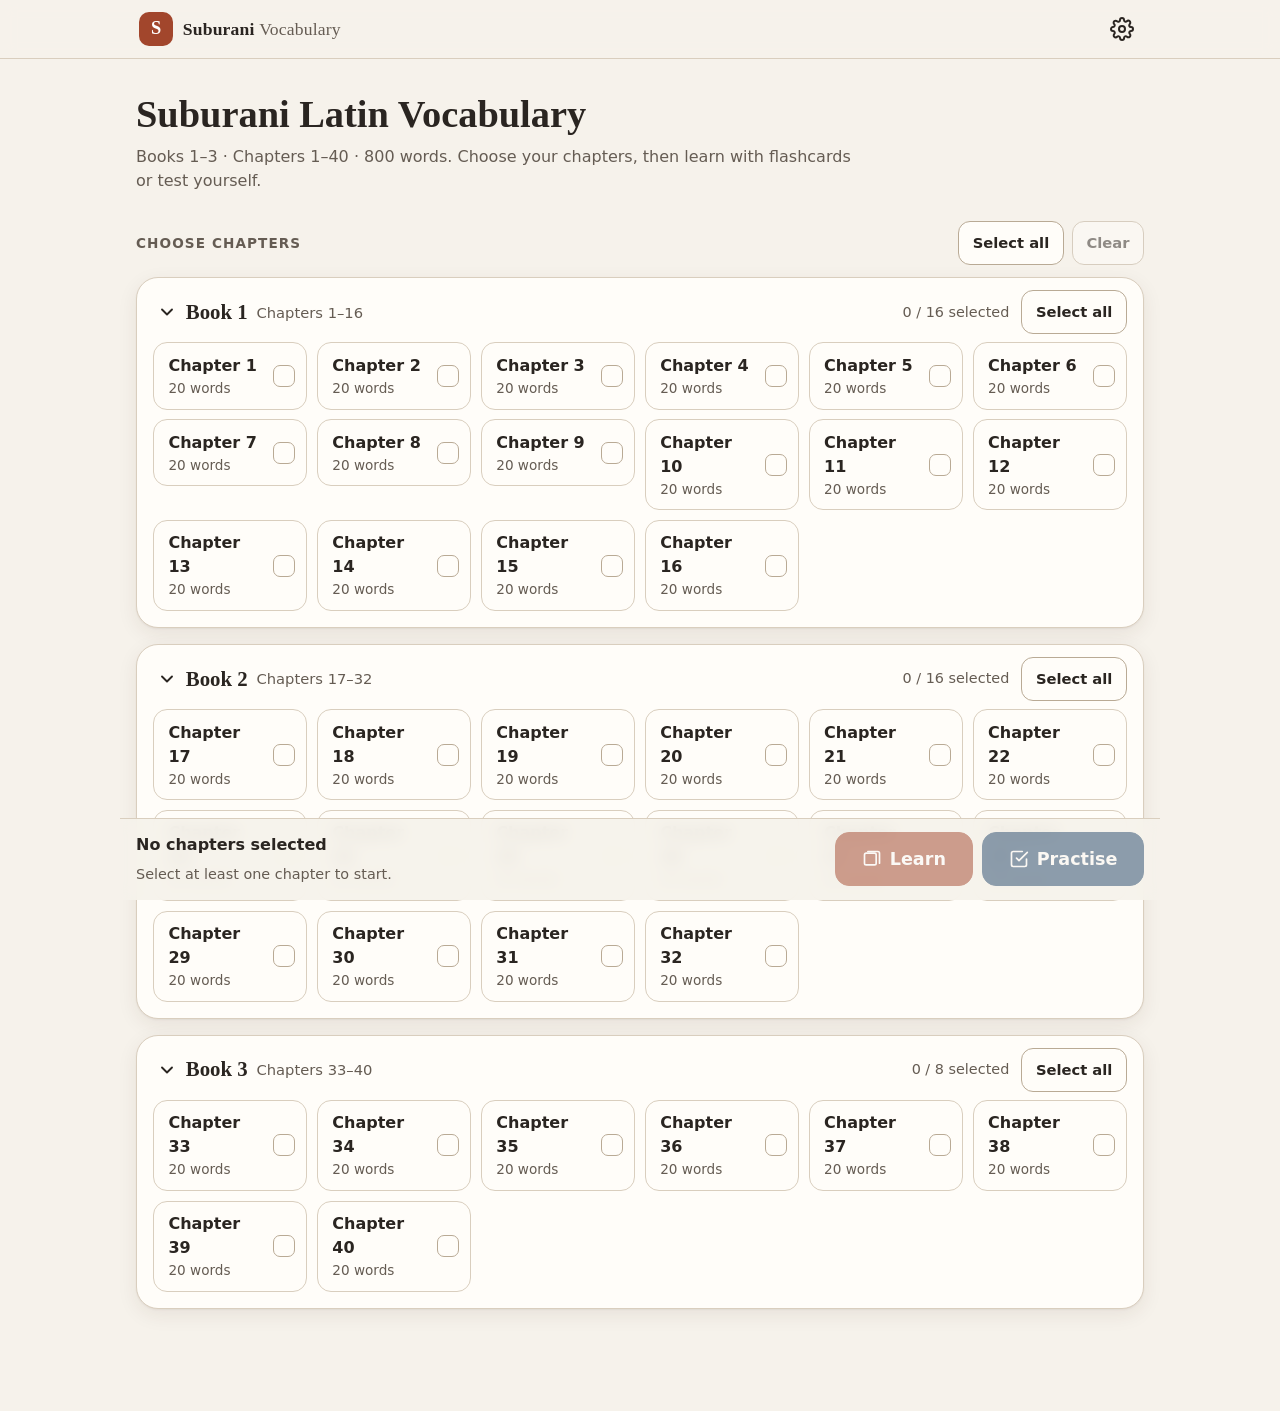
==== index.html @ 9e79e84b "Initial commit" ====
<!doctype html>
<html lang="en">
<head>
  <meta charset="utf-8">
  <meta name="viewport" content="width=device-width, initial-scale=1">
  <meta name="color-scheme" content="light dark">
  <meta name="description" content="Offline flashcards and practice for the Latin vocabulary of Suburani Books 1–3 (800 words).">
  <meta name="referrer" content="no-referrer">
  <title>Suburani Latin Vocabulary Trainer</title>
  <link rel="stylesheet" href="css/style.css">
  <script>
    /* Apply the saved theme before first paint to avoid a flash. */
    (function () {
      try {
        var saved = JSON.parse(window.localStorage.getItem('suburani-vocab-trainer:v1') || '{}');
        var t = saved && saved.settings && saved.settings.theme;
        if (t === 'light' || t === 'dark') document.documentElement.setAttribute('data-theme', t);
      } catch (e) { /* storage unavailable – ignore */ }
    })();
  </script>
</head>
<body>
  <a class="skip-link" href="#main">Skip to content</a>

  <header class="app-header">
    <div class="app-header-inner">
      <button type="button" class="brand" id="brand-btn" title="Home">
        <span class="brand-mark" aria-hidden="true">S</span>
        <span class="brand-text">Suburani <span class="brand-sub">Vocabulary</span><span class="sr-only"> – home</span></span>
      </button>
      <button type="button" class="icon-btn" id="settings-btn" aria-label="Settings" aria-haspopup="dialog" title="Settings">
        <svg viewBox="0 0 24 24" width="24" height="24" fill="none" stroke="currentColor" stroke-width="2" stroke-linecap="round" stroke-linejoin="round" aria-hidden="true" focusable="false"><circle cx="12" cy="12" r="3"/><path d="M19.4 15a1.65 1.65 0 0 0 .33 1.82l.06.06a2 2 0 0 1 0 2.83 2 2 0 0 1-2.83 0l-.06-.06a1.65 1.65 0 0 0-1.82-.33 1.65 1.65 0 0 0-1 1.51V21a2 2 0 0 1-2 2 2 2 0 0 1-2-2v-.09A1.65 1.65 0 0 0 9 19.4a1.65 1.65 0 0 0-1.82.33l-.06.06a2 2 0 0 1-2.83 0 2 2 0 0 1 0-2.83l.06-.06a1.65 1.65 0 0 0 .33-1.82 1.65 1.65 0 0 0-1.51-1H3a2 2 0 0 1-2-2 2 2 0 0 1 2-2h.09A1.65 1.65 0 0 0 4.6 9a1.65 1.65 0 0 0-.33-1.82l-.06-.06a2 2 0 0 1 0-2.83 2 2 0 0 1 2.83 0l.06.06a1.65 1.65 0 0 0 1.82.33H9a1.65 1.65 0 0 0 1-1.51V3a2 2 0 0 1 2-2 2 2 0 0 1 2 2v.09a1.65 1.65 0 0 0 1 1.51 1.65 1.65 0 0 0 1.82-.33l.06-.06a2 2 0 0 1 2.83 0 2 2 0 0 1 0 2.83l-.06.06a1.65 1.65 0 0 0-.33 1.82V9a1.65 1.65 0 0 0 1.51 1H21a2 2 0 0 1 2 2 2 2 0 0 1-2 2h-.09a1.65 1.65 0 0 0-1.51 1z"/></svg>
      </button>
    </div>
  </header>

  <main id="main" tabindex="-1">

    <!-- ===================== HOME ===================== -->
    <section id="screen-home" class="screen" aria-labelledby="home-title">
      <div class="hero">
        <h1 id="home-title" class="screen-title" tabindex="-1">Suburani Latin Vocabulary</h1>
        <p class="subtitle">Books 1–3 · Chapters 1–40 · 800 words. Choose your chapters, then learn with flashcards or test yourself.</p>
      </div>

      <div class="selection-toolbar">
        <h2 class="section-label">Choose chapters</h2>
        <div class="toolbar-buttons">
          <button type="button" class="btn small" id="select-all-btn">Select all</button>
          <button type="button" class="btn small" id="clear-btn">Clear</button>
        </div>
      </div>

      <div id="books"></div>

      <div class="action-bar">
        <div class="action-bar-inner">
          <p class="selection-summary" id="selection-summary" aria-live="polite">No chapters selected</p>
          <div class="action-buttons">
            <button type="button" class="btn primary big" id="learn-btn" aria-describedby="action-hint">
              <svg viewBox="0 0 24 24" width="20" height="20" fill="none" stroke="currentColor" stroke-width="2" stroke-linecap="round" stroke-linejoin="round" aria-hidden="true" focusable="false"><rect x="3" y="5" width="14" height="14" rx="2"/><path d="M7 3h12a2 2 0 0 1 2 2v12"/></svg>
              Learn
            </button>
            <button type="button" class="btn secondary big" id="practise-btn" aria-describedby="action-hint">
              <svg viewBox="0 0 24 24" width="20" height="20" fill="none" stroke="currentColor" stroke-width="2" stroke-linecap="round" stroke-linejoin="round" aria-hidden="true" focusable="false"><path d="M9 11l3 3L22 4"/><path d="M21 12v7a2 2 0 0 1-2 2H5a2 2 0 0 1-2-2V5a2 2 0 0 1 2-2h11"/></svg>
              Practise
            </button>
          </div>
          <p class="action-hint" id="action-hint">Select at least one chapter to start.</p>
        </div>
      </div>
    </section>

    <!-- ===================== LEARN ===================== -->
    <section id="screen-learn" class="screen" aria-labelledby="learn-title" hidden>
      <div class="screen-toolbar">
        <button type="button" class="btn ghost small" data-go-home>
          <svg viewBox="0 0 24 24" width="18" height="18" fill="none" stroke="currentColor" stroke-width="2" stroke-linecap="round" stroke-linejoin="round" aria-hidden="true" focusable="false"><polyline points="15 18 9 12 15 6"/></svg>
          Home
        </button>
        <h1 id="learn-title" class="toolbar-title" tabindex="-1">Flashcards</h1>
        <button type="button" class="btn toggle small" id="learn-shuffle" aria-pressed="false">
          <svg viewBox="0 0 24 24" width="18" height="18" fill="none" stroke="currentColor" stroke-width="2" stroke-linecap="round" stroke-linejoin="round" aria-hidden="true" focusable="false"><polyline points="16 3 21 3 21 8"/><line x1="4" y1="20" x2="21" y2="3"/><polyline points="21 16 21 21 16 21"/><line x1="15" y1="15" x2="21" y2="21"/><line x1="4" y1="4" x2="9" y2="9"/></svg>
          Shuffle
        </button>
      </div>

      <div class="progress-row">
        <div class="progress" aria-hidden="true"><div class="progress-bar" id="learn-bar"></div></div>
        <span class="progress-text" id="learn-progress" aria-live="off">1 / 1</span>
      </div>

      <div class="card-stage" id="card-stage">
        <button type="button" class="nav-arrow" id="learn-prev" aria-label="Previous card">
          <svg viewBox="0 0 24 24" width="28" height="28" fill="none" stroke="currentColor" stroke-width="2.25" stroke-linecap="round" stroke-linejoin="round" aria-hidden="true" focusable="false"><polyline points="15 18 9 12 15 6"/></svg>
        </button>

        <div class="flashcard" id="flashcard" role="button" tabindex="0" aria-roledescription="flashcard" aria-describedby="flashcard-help">
          <div class="flashcard-inner">
            <div class="face face-front" id="face-front">
              <span class="chapter-tag" id="front-chapter">Ch 1</span>
              <div class="face-content" id="front-content"></div>
              <span class="face-hint" aria-hidden="true">Tap to flip</span>
            </div>
            <div class="face face-back" id="face-back" aria-hidden="true">
              <span class="chapter-tag" id="back-chapter">Ch 1</span>
              <div class="face-content" id="back-content"></div>
              <span class="face-hint" aria-hidden="true">Tap to flip back</span>
            </div>
          </div>
        </div>

        <button type="button" class="nav-arrow" id="learn-next" aria-label="Next card">
          <svg viewBox="0 0 24 24" width="28" height="28" fill="none" stroke="currentColor" stroke-width="2.25" stroke-linecap="round" stroke-linejoin="round" aria-hidden="true" focusable="false"><polyline points="9 18 15 12 9 6"/></svg>
        </button>
      </div>
      <p class="sr-only" id="flashcard-help">Press Space or Enter to flip. Left and right arrow keys move between cards.</p>
      <p class="sr-only" id="learn-live" aria-live="polite"></p>

      <div class="learn-end" id="learn-end" hidden>
        <p class="learn-end-title">You’ve reached the end</p>
        <div class="learn-end-buttons">
          <button type="button" class="btn" id="learn-restart">Restart</button>
          <button type="button" class="btn" id="learn-end-shuffle">Shuffle</button>
          <button type="button" class="btn primary" id="learn-practise">Practise these words</button>
          <button type="button" class="btn ghost" data-go-home>Home</button>
        </div>
      </div>

      <p class="kbd-hint" aria-hidden="true"><kbd>←</kbd> <kbd>→</kbd> move · <kbd>Space</kbd> flip · <kbd>Esc</kbd> home · swipe on touch screens</p>
    </section>

    <!-- ===================== PRACTISE ===================== -->
    <section id="screen-practise" class="screen" aria-labelledby="practise-title" hidden>
      <div class="screen-toolbar">
        <h1 id="practise-title" class="toolbar-title" tabindex="-1">Practise</h1>
        <div class="progress-row grow">
          <div class="progress" role="progressbar" id="practise-progressbar" aria-label="Words completed" aria-valuemin="0" aria-valuemax="1" aria-valuenow="0"><div class="progress-bar" id="practise-bar"></div></div>
          <span class="progress-text" id="practise-progress">0 / 0 words</span>
        </div>
        <button type="button" class="btn ghost small" id="end-session-btn">End session</button>
      </div>

      <div class="question-card" id="question-card">
        <p class="q-meta" id="q-meta"></p>
        <p class="q-instruction" id="q-instruction"></p>
        <div class="q-prompt" id="q-prompt"></div>
        <div class="q-body" id="q-body"></div>
        <div class="q-feedback" id="q-feedback" aria-live="polite"></div>
        <div class="q-next-row">
          <button type="button" class="btn primary big" id="next-btn" hidden>
            Next
            <svg viewBox="0 0 24 24" width="20" height="20" fill="none" stroke="currentColor" stroke-width="2" stroke-linecap="round" stroke-linejoin="round" aria-hidden="true" focusable="false"><polyline points="9 18 15 12 9 6"/></svg>
          </button>
        </div>
      </div>
      <p class="kbd-hint" id="practise-kbd-hint" aria-hidden="true"></p>
    </section>

    <!-- ===================== RESULTS ===================== -->
    <section id="screen-results" class="screen" aria-labelledby="results-title" hidden>
      <div class="results">
        <h1 id="results-title" class="screen-title" tabindex="-1">Session complete</h1>
        <p class="subtitle" id="results-subtitle"></p>
        <div class="stats">
          <div class="stat"><span class="stat-value" id="stat-completed">0</span><span class="stat-label">words completed</span></div>
          <div class="stat"><span class="stat-value" id="stat-accuracy">–</span><span class="stat-label">first-try accuracy</span></div>
          <div class="stat"><span class="stat-value" id="stat-questions">0</span><span class="stat-label">questions asked</span></div>
        </div>
        <h2 class="section-label" id="missed-title">Words to review</h2>
        <ul class="missed-list" id="missed-list" aria-labelledby="missed-title"></ul>
        <p class="no-missed" id="no-missed" hidden>No mistakes – excellent work!</p>
        <div class="results-buttons">
          <button type="button" class="btn primary" id="practise-missed-btn">Practise missed words</button>
          <button type="button" class="btn" id="new-session-btn">New session (same chapters)</button>
          <button type="button" class="btn" id="change-chapters-btn">Change chapters</button>
          <button type="button" class="btn ghost" data-go-home>Home</button>
        </div>
      </div>
    </section>
  </main>

  <!-- ===================== SETTINGS ===================== -->
  <div class="modal-overlay" id="settings-overlay" hidden>
    <div class="modal" id="settings-dialog" role="dialog" aria-modal="true" aria-labelledby="settings-title">
      <div class="modal-header">
        <h2 id="settings-title">Settings</h2>
        <button type="button" class="icon-btn" id="settings-close-x" aria-label="Close settings">
          <svg viewBox="0 0 24 24" width="22" height="22" fill="none" stroke="currentColor" stroke-width="2" stroke-linecap="round" stroke-linejoin="round" aria-hidden="true" focusable="false"><line x1="18" y1="6" x2="6" y2="18"/><line x1="6" y1="6" x2="18" y2="18"/></svg>
        </button>
      </div>
      <form class="modal-body" id="settings-form" novalidate>
        <p class="settings-note">Changes are saved automatically. During practice they apply from the next question.</p>

        <fieldset class="setting">
          <legend>Question direction</legend>
          <label class="check"><input type="checkbox" name="dirLaEn"> <span>Latin → English</span></label>
          <label class="check"><input type="checkbox" name="dirEnLa"> <span>English → Latin</span></label>
          <p class="setting-lock" id="lock-dir" hidden>At least one direction must stay on. Tick the other one first to switch.</p>
        </fieldset>

        <fieldset class="setting">
          <legend>Question types</legend>
          <label class="check"><input type="checkbox" name="typeMc"> <span>Multiple choice</span></label>
          <label class="check"><input type="checkbox" name="typeTyped"> <span>Typed answers</span></label>
          <p class="setting-lock" id="lock-type" hidden>At least one question type must stay on. Tick the other one first to switch.</p>
        </fieldset>

        <fieldset class="setting">
          <legend>Typed-answer strictness</legend>
          <label class="radio"><input type="radio" name="strictness" value="lenient"> <span><strong>Lenient</strong><small>More typos allowed; word endings like -s/-ing/-ed ignored in English.</small></span></label>
          <label class="radio"><input type="radio" name="strictness" value="normal"> <span><strong>Normal</strong><small>Small typos allowed in longer words; one right answer is enough.</small></span></label>
          <label class="radio"><input type="radio" name="strictness" value="strict"> <span><strong>Strict</strong><small>Exact spelling, dictionary form only, every answer you type must be right.</small></span></label>
        </fieldset>

        <fieldset class="setting">
          <legend>Macrons</legend>
          <label class="check"><input type="checkbox" name="requireMacrons"> <span>Require macrons in typed Latin <small>(ā ē ī ō ū must be exactly right)</small></span></label>
        </fieldset>

        <div class="setting">
          <label class="setting-label" for="set-session-size">Words per practise session</label>
          <select id="set-session-size" name="sessionSize">
            <option value="all">All selected words</option>
            <option value="10">10</option>
            <option value="20">20</option>
            <option value="30">30</option>
            <option value="50">50</option>
          </select>
        </div>

        <fieldset class="setting">
          <legend>Flashcard front side</legend>
          <div class="segmented">
            <label class="radio"><input type="radio" name="frontSide" value="latin"> <span>Latin</span></label>
            <label class="radio"><input type="radio" name="frontSide" value="english"> <span>English</span></label>
          </div>
        </fieldset>

        <fieldset class="setting">
          <legend>Flashcard order</legend>
          <label class="check"><input type="checkbox" name="shuffle"> <span>Shuffle flashcards</span></label>
        </fieldset>

        <fieldset class="setting">
          <legend>Theme</legend>
          <div class="segmented">
            <label class="radio"><input type="radio" name="theme" value="system"> <span>System</span></label>
            <label class="radio"><input type="radio" name="theme" value="light"> <span>Light</span></label>
            <label class="radio"><input type="radio" name="theme" value="dark"> <span>Dark</span></label>
          </div>
        </fieldset>
      </form>
      <div class="modal-footer">
        <button type="button" class="btn ghost" id="settings-reset">Reset to defaults</button>
        <button type="button" class="btn primary" id="settings-close">Close</button>
      </div>
      <p class="sr-only" id="settings-live" aria-live="polite"></p>
    </div>
  </div>

  <noscript><p class="noscript">This trainer needs JavaScript. Please enable it and reload the page.</p></noscript>

  <script src="data/vocab.js"></script>
  <script src="js/checker.js"></script>
  <script src="js/data.js"></script>
  <script src="js/state.js"></script>
  <script src="js/learn.js"></script>
  <script src="js/practise.js"></script>
  <script src="js/app.js"></script>
</body>
</html>
---- css/style.css ----
/* =========================================================================
   Suburani Vocabulary Trainer – styles
   Palette: warm parchment, terracotta accent, ink-blue focus/secondary.
   ========================================================================= */

:root {
  --font-ui: system-ui, -apple-system, "Segoe UI", Roboto, "Helvetica Neue", Arial, "Noto Sans", sans-serif;
  --font-latin: Georgia, "Times New Roman", "Noto Serif", serif;

  --bg: #f6f2eb;
  --surface: #fffdf9;
  --surface-2: #efe8dc;
  --surface-back: #fbf6ee;
  --text: #2a2521;
  --muted: #655c53;
  --border: #d9cebe;
  --border-strong: #b9aa95;
  --accent: #a2462c;          /* terracotta – 5.9:1 on surface */
  --accent-hover: #8a3a23;
  --accent-text: #ffffff;
  --accent-soft: #f6e3da;
  --ink: #23466b;             /* ink blue */
  --ink-soft: #e2eaf3;
  --focus: #23466b;
  --correct: #1d6f45;
  --correct-bg: #e2f2e8;
  --wrong: #a82a20;
  --wrong-bg: #fbe5e2;
  --note: #7a5200;
  --note-bg: #fbf0d9;
  --shadow: 0 1px 2px rgba(60, 40, 20, .06), 0 6px 20px rgba(60, 40, 20, .08);
  --shadow-lg: 0 2px 4px rgba(60, 40, 20, .06), 0 16px 40px rgba(60, 40, 20, .14);
  --radius: 14px;
  --radius-lg: 22px;
  color-scheme: light;
}

@media (prefers-color-scheme: dark) {
  :root:not([data-theme="light"]) {
    --bg: #15171b;
    --surface: #1e2126;
    --surface-2: #2a2e35;
    --surface-back: #23272d;
    --text: #ece6dd;
    --muted: #aaa196;
    --border: #3a3f47;
    --border-strong: #565c66;
    --accent: #e48e6e;
    --accent-hover: #f0a487;
    --accent-text: #1b120e;
    --accent-soft: #3a2721;
    --ink: #95b8de;
    --ink-soft: #22303f;
    --focus: #95b8de;
    --correct: #74d3a2;
    --correct-bg: #183428;
    --wrong: #ff958b;
    --wrong-bg: #3b1d1a;
    --note: #f0c470;
    --note-bg: #352a14;
    --shadow: 0 1px 2px rgba(0, 0, 0, .3), 0 6px 20px rgba(0, 0, 0, .25);
    --shadow-lg: 0 2px 4px rgba(0, 0, 0, .3), 0 16px 40px rgba(0, 0, 0, .4);
    color-scheme: dark;
  }
}

:root[data-theme="dark"] {
  --bg: #15171b;
  --surface: #1e2126;
  --surface-2: #2a2e35;
  --surface-back: #23272d;
  --text: #ece6dd;
  --muted: #aaa196;
  --border: #3a3f47;
  --border-strong: #565c66;
  --accent: #e48e6e;
  --accent-hover: #f0a487;
  --accent-text: #1b120e;
  --accent-soft: #3a2721;
  --ink: #95b8de;
  --ink-soft: #22303f;
  --focus: #95b8de;
  --correct: #74d3a2;
  --correct-bg: #183428;
  --wrong: #ff958b;
  --wrong-bg: #3b1d1a;
  --note: #f0c470;
  --note-bg: #352a14;
  --shadow: 0 1px 2px rgba(0, 0, 0, .3), 0 6px 20px rgba(0, 0, 0, .25);
  --shadow-lg: 0 2px 4px rgba(0, 0, 0, .3), 0 16px 40px rgba(0, 0, 0, .4);
  color-scheme: dark;
}

/* ---------- Base ---------- */

*, *::before, *::after { box-sizing: border-box; }

html { -webkit-text-size-adjust: 100%; text-size-adjust: 100%; }

body {
  margin: 0;
  min-height: 100vh;
  background: var(--bg);
  color: var(--text);
  font-family: var(--font-ui);
  font-size: 1rem;
  line-height: 1.5;
  -webkit-font-smoothing: antialiased;
}

[hidden] { display: none !important; }

h1, h2, h3 { line-height: 1.2; margin: 0; }

button, input, select { font: inherit; color: inherit; }

:focus { outline: none; }
:focus-visible { outline: 3px solid var(--focus); outline-offset: 2px; }
[tabindex="-1"]:focus, [tabindex="-1"]:focus-visible { outline: none; }

.sr-only {
  position: absolute !important;
  width: 1px; height: 1px;
  padding: 0; margin: -1px;
  overflow: hidden; clip: rect(0 0 0 0);
  white-space: nowrap; border: 0;
}

.skip-link {
  position: absolute; left: 1rem; top: -100px;
  background: var(--surface); color: var(--text);
  padding: .6rem 1rem; border-radius: 10px; box-shadow: var(--shadow);
  z-index: 100;
}
.skip-link:focus { top: .75rem; }

kbd {
  font-family: var(--font-ui);
  font-size: .8em;
  border: 1px solid var(--border);
  border-bottom-width: 2px;
  border-radius: 6px;
  padding: 0 .35em;
  background: var(--surface);
}

.noscript { max-width: 40rem; margin: 2rem auto; padding: 1rem; }

/* ---------- Latin / English text ---------- */

.latin-entry { font-family: var(--font-latin); }
.la-head { font-weight: 700; }
.la-rest { font-weight: 400; color: var(--muted); }
.english-gloss { font-family: var(--font-ui); }

/* ---------- Buttons ---------- */

.btn {
  display: inline-flex; align-items: center; justify-content: center; gap: .5rem;
  min-height: 44px;
  padding: .55rem 1.1rem;
  border-radius: 12px;
  border: 1.5px solid var(--border-strong);
  background: var(--surface);
  color: var(--text);
  font-weight: 600;
  cursor: pointer;
  text-decoration: none;
  transition: background-color .15s, border-color .15s, color .15s, transform .1s;
  -webkit-tap-highlight-color: transparent;
}
.btn:hover:not(:disabled) { background: var(--surface-2); }
.btn:active:not(:disabled) { transform: translateY(1px); }
.btn:disabled { opacity: .5; cursor: not-allowed; }

.btn.primary { background: var(--accent); border-color: var(--accent); color: var(--accent-text); }
.btn.primary:hover:not(:disabled) { background: var(--accent-hover); border-color: var(--accent-hover); }
.btn.secondary { background: var(--ink); border-color: var(--ink); color: var(--surface); }
.btn.secondary:hover:not(:disabled) { filter: brightness(1.1); background: var(--ink); }
.btn.ghost { background: transparent; border-color: transparent; }
.btn.ghost:hover:not(:disabled) { background: var(--surface-2); }
.btn.small { min-height: 44px; padding: .4rem .85rem; font-size: .92rem; }
.btn.big { min-height: 54px; padding: .75rem 1.6rem; font-size: 1.1rem; border-radius: 14px; }
.btn.toggle[aria-pressed="true"] { background: var(--ink-soft); border-color: var(--ink); color: var(--ink); }

.icon-btn {
  display: inline-grid; place-items: center;
  width: 44px; height: 44px;
  border-radius: 12px;
  border: 1.5px solid transparent;
  background: transparent;
  color: var(--text);
  cursor: pointer;
}
.icon-btn:hover { background: var(--surface-2); }

/* ---------- Header ---------- */

.app-header {
  position: sticky; top: 0; z-index: 20;
  background: color-mix(in srgb, var(--bg) 88%, transparent);
  border-bottom: 1px solid var(--border);
  -webkit-backdrop-filter: saturate(1.2) blur(8px);
  backdrop-filter: saturate(1.2) blur(8px);
}
@supports not (background: color-mix(in srgb, red 50%, blue)) {
  .app-header { background: var(--bg); }
}
.app-header-inner {
  max-width: 1040px; margin: 0 auto;
  display: flex; align-items: center; justify-content: space-between;
  padding: .45rem 1rem;
}
.brand {
  display: inline-flex; align-items: center; gap: .6rem;
  min-height: 44px; padding: .2rem .5rem .2rem .2rem;
  border: 0; background: transparent; cursor: pointer; border-radius: 12px;
}
.brand:hover { background: var(--surface-2); }
.brand-mark {
  display: grid; place-items: center;
  width: 34px; height: 34px; border-radius: 10px;
  background: var(--accent); color: var(--accent-text);
  font-family: var(--font-latin); font-weight: 700; font-size: 1.15rem;
}
.brand-text { font-family: var(--font-latin); font-weight: 700; font-size: 1.1rem; letter-spacing: .01em; }
.brand-sub { font-weight: 400; color: var(--muted); }

/* ---------- Layout ---------- */

main { display: block; max-width: 1040px; margin: 0 auto; padding: 1.25rem 1rem 2rem; }
main:focus { outline: none; }

.screen-title { font-family: var(--font-latin); font-size: clamp(1.7rem, 1.2rem + 2vw, 2.4rem); }
.subtitle { color: var(--muted); margin: .5rem 0 0; max-width: 46rem; }
.section-label { font-size: .85rem; text-transform: uppercase; letter-spacing: .08em; color: var(--muted); font-weight: 700; }

.hero { padding: .75rem 0 1.25rem; }

/* ---------- Home ---------- */

.selection-toolbar {
  display: flex; align-items: center; justify-content: space-between; gap: 1rem; flex-wrap: wrap;
  margin: .5rem 0 .75rem;
}
.toolbar-buttons { display: flex; gap: .5rem; }

.book {
  background: var(--surface);
  border: 1px solid var(--border);
  border-radius: var(--radius-lg);
  padding: .5rem 1rem 1rem;
  margin-bottom: 1rem;
  box-shadow: var(--shadow);
}
.book.is-collapsed { padding-bottom: .5rem; }
.book-head { display: flex; align-items: center; gap: .75rem; flex-wrap: wrap; padding: .25rem 0 .5rem; }
.book-title { flex: 1 1 auto; font-size: 1rem; }
.book-toggle {
  display: inline-flex; align-items: center; gap: .55rem; flex-wrap: wrap;
  min-height: 44px; padding: .25rem .5rem .25rem .25rem;
  border: 0; background: transparent; border-radius: 10px; cursor: pointer; text-align: left;
}
.book-toggle:hover { background: var(--surface-2); }
.book-toggle svg { transition: transform .2s; flex: none; }
.book-toggle[aria-expanded="false"] svg { transform: rotate(-90deg); }
.book-name { font-family: var(--font-latin); font-size: 1.3rem; font-weight: 700; }
.book-range { color: var(--muted); font-size: .92rem; font-weight: 500; }
.book-count { color: var(--muted); font-size: .9rem; font-variant-numeric: tabular-nums; }

.chapter-grid {
  display: grid;
  grid-template-columns: repeat(auto-fill, minmax(132px, 1fr));
  gap: .6rem;
}

.chip { position: relative; display: block; }
.chip input {
  position: absolute; inset: 0; width: 100%; height: 100%;
  margin: 0; opacity: 0; cursor: pointer; z-index: 1;
}
.chip-body {
  position: relative;
  display: flex; flex-direction: column; justify-content: center;
  min-height: 66px;
  padding: .65rem 2.4rem .65rem .9rem;
  border: 1.5px solid var(--border);
  border-radius: var(--radius);
  background: var(--surface);
  transition: background-color .15s, border-color .15s, box-shadow .15s;
}
.chip-title { font-weight: 650; }
.chip-count { font-size: .85rem; color: var(--muted); }
.chip-check {
  position: absolute; right: .7rem; top: 50%; transform: translateY(-50%);
  width: 22px; height: 22px; border-radius: 7px;
  border: 1.5px solid var(--border-strong);
  background: var(--surface);
}
.chip:hover .chip-body { border-color: var(--border-strong); }
.chip input:checked + .chip-body { background: var(--accent-soft); border-color: var(--accent); }
.chip input:checked + .chip-body .chip-check { background: var(--accent); border-color: var(--accent); }
.chip input:checked + .chip-body .chip-check::after {
  content: ""; position: absolute; left: 6px; top: 2px;
  width: 6px; height: 11px;
  border: solid var(--accent-text); border-width: 0 2.5px 2.5px 0;
  transform: rotate(45deg);
}
.chip input:focus-visible + .chip-body { outline: 3px solid var(--focus); outline-offset: 2px; }

.action-bar {
  position: sticky; bottom: 0; z-index: 10;
  margin: 1.25rem -1rem -2rem;
  padding: .85rem 1rem calc(.85rem + env(safe-area-inset-bottom, 0px));
  background: color-mix(in srgb, var(--bg) 92%, transparent);
  border-top: 1px solid var(--border);
  -webkit-backdrop-filter: blur(8px);
  backdrop-filter: blur(8px);
}
@supports not (background: color-mix(in srgb, red 50%, blue)) {
  .action-bar { background: var(--bg); }
}
.action-bar-inner {
  display: grid; grid-template-columns: 1fr auto; align-items: center; gap: .25rem 1rem;
}
.selection-summary { margin: 0; font-weight: 650; font-variant-numeric: tabular-nums; }
.action-buttons { display: flex; gap: .6rem; grid-row: span 2; }
.action-hint { margin: 0; color: var(--muted); font-size: .9rem; }

@media (max-width: 560px) {
  .action-bar-inner { grid-template-columns: 1fr; }
  .action-buttons { grid-row: auto; order: 3; }
  .action-buttons .btn { flex: 1 1 0; }
}

/* ---------- Screen toolbar & progress ---------- */

.screen-toolbar {
  display: flex; align-items: center; gap: .75rem; flex-wrap: wrap;
  margin-bottom: .75rem;
}
.toolbar-title { font-family: var(--font-latin); font-size: 1.35rem; flex: 1 1 auto; text-align: center; }
#screen-practise .toolbar-title { flex: 0 0 auto; }

.progress-row { display: flex; align-items: center; gap: .75rem; }
.progress-row.grow { flex: 1 1 200px; }
.progress {
  flex: 1 1 auto;
  height: 6px; border-radius: 99px;
  background: var(--surface-2);
  overflow: hidden;
}
.progress-bar { height: 100%; width: 0; background: var(--accent); border-radius: 99px; transition: width .3s ease; }
.progress-text { font-variant-numeric: tabular-nums; color: var(--muted); font-weight: 600; font-size: .92rem; white-space: nowrap; }

/* ---------- Learn ---------- */

#screen-learn { max-width: 820px; margin: 0 auto; }

.card-stage {
  display: grid;
  grid-template-columns: auto minmax(0, 1fr) auto;
  align-items: center;
  gap: .75rem;
  margin: 1.25rem 0 1rem;
  touch-action: pan-y;
}

.nav-arrow {
  display: grid; place-items: center;
  width: 52px; height: 52px; border-radius: 50%;
  border: 1.5px solid var(--border-strong);
  background: var(--surface);
  color: var(--text);
  cursor: pointer;
  box-shadow: var(--shadow);
  transition: background-color .15s, opacity .15s;
}
.nav-arrow:hover:not(:disabled) { background: var(--surface-2); }
.nav-arrow:disabled { opacity: .35; cursor: not-allowed; box-shadow: none; }

.flashcard {
  position: relative;
  height: clamp(280px, 48vh, 400px);
  perspective: 1400px;
  cursor: pointer;
  border-radius: var(--radius-lg);
  -webkit-tap-highlight-color: transparent;
  user-select: none;
  -webkit-user-select: none;
}
.flashcard:focus-visible { outline: 3px solid var(--focus); outline-offset: 5px; }
.flashcard-inner {
  position: relative; width: 100%; height: 100%;
  transform-style: preserve-3d;
  transition: transform .55s cubic-bezier(.2, .75, .25, 1);
}
.flashcard.is-flipped .flashcard-inner { transform: rotateY(180deg); }
.flashcard.no-anim .flashcard-inner { transition: none !important; }

.face {
  position: absolute; inset: 0;
  display: flex; flex-direction: column; align-items: center; justify-content: center;
  padding: 2.75rem 1.5rem 2.5rem;
  border-radius: var(--radius-lg);
  border: 1px solid var(--border);
  background: var(--surface);
  box-shadow: var(--shadow-lg);
  backface-visibility: hidden;
  -webkit-backface-visibility: hidden;
  text-align: center;
  overflow: hidden;
}
.face::before {
  content: ""; position: absolute; left: 0; right: 0; top: 0; height: 5px;
  background: var(--accent);
}
.face-back { transform: rotateY(180deg); background: var(--surface-back); }
.face-back::before { background: var(--ink); }

.chapter-tag {
  position: absolute; top: 1rem; left: 1.1rem;
  font-size: .8rem; font-weight: 700; letter-spacing: .04em;
  color: var(--muted);
  background: var(--surface-2);
  padding: .15rem .55rem; border-radius: 99px;
}
.face-hint { position: absolute; bottom: .9rem; font-size: .8rem; color: var(--muted); }

.face-content { max-width: 100%; overflow-wrap: break-word; }
.face-content p { margin: 0; }
.face-content.side-latin { font-size: clamp(1.6rem, 1rem + 2.6vw, 2.6rem); line-height: 1.25; }
.face-content.side-english { font-size: clamp(1.35rem, .9rem + 1.8vw, 2rem); line-height: 1.3; }

.learn-end {
  text-align: center;
  padding: 1rem;
  border: 1px dashed var(--border-strong);
  border-radius: var(--radius);
  background: var(--surface);
}
.learn-end-title { margin: 0 0 .75rem; font-weight: 700; font-size: 1.05rem; }
.learn-end-buttons { display: flex; flex-wrap: wrap; justify-content: center; gap: .5rem; }

.kbd-hint { text-align: center; color: var(--muted); font-size: .85rem; margin-top: 1rem; }
@media (hover: none) and (pointer: coarse) { .kbd-hint { display: none; } }

@media (max-width: 520px) {
  .card-stage { gap: .4rem; }
  .nav-arrow { width: 44px; height: 44px; }
  .face { padding: 2.5rem 1rem 2.25rem; }
}

/* ---------- Practise ---------- */

#screen-practise { max-width: 760px; margin: 0 auto; }

.question-card {
  background: var(--surface);
  border: 1px solid var(--border);
  border-radius: var(--radius-lg);
  box-shadow: var(--shadow);
  padding: clamp(1rem, 3vw, 2rem);
}
.q-meta { margin: 0; font-size: .82rem; font-weight: 700; color: var(--muted); letter-spacing: .03em; }
.q-instruction { margin: .35rem 0 .5rem; color: var(--muted); }
.q-prompt { margin: .25rem 0 1.25rem; }
.q-prompt p { margin: 0; }
.q-prompt.prompt-latin { font-size: clamp(1.6rem, 1rem + 2.4vw, 2.4rem); line-height: 1.25; }
.q-prompt.prompt-english { font-size: clamp(1.35rem, .9rem + 1.6vw, 1.9rem); line-height: 1.3; font-weight: 600; }

.options { display: grid; grid-template-columns: 1fr; gap: .6rem; }
@media (min-width: 640px) { .options { grid-template-columns: 1fr 1fr; } }

.option {
  display: flex; align-items: center; gap: .75rem;
  min-height: 58px; width: 100%;
  padding: .7rem .9rem;
  border: 1.5px solid var(--border);
  border-radius: var(--radius);
  background: var(--surface);
  text-align: left; cursor: pointer;
  transition: background-color .15s, border-color .15s, opacity .15s;
}
.option:hover:not(:disabled) { border-color: var(--ink); background: var(--ink-soft); }
.option:disabled { cursor: default; color: var(--text); }
.opt-key {
  flex: none; display: grid; place-items: center;
  width: 30px; height: 30px; border-radius: 9px;
  background: var(--surface-2); font-weight: 700; font-size: .88rem;
}
.opt-text { flex: 1 1 auto; font-size: 1.08rem; overflow-wrap: anywhere; }
.opt-text .latin-entry { font-size: 1.15rem; }
.opt-mark { flex: none; font-weight: 700; font-size: .85rem; }
.option.is-correct { border-color: var(--correct); background: var(--correct-bg); border-width: 2px; }
.option.is-correct .opt-mark, .option.is-correct .opt-key { color: var(--correct); }
.option.is-wrong { border-color: var(--wrong); background: var(--wrong-bg); border-width: 2px; }
.option.is-wrong .opt-mark, .option.is-wrong .opt-key { color: var(--wrong); }
.option.is-dimmed { opacity: .55; }

.typed-form { display: grid; gap: .75rem; }
.answer-input {
  width: 100%;
  min-height: 54px;
  padding: .7rem 1rem;
  border: 2px solid var(--border-strong);
  border-radius: var(--radius);
  background: var(--surface);
  font-size: 1.2rem;
}
.answer-input[lang="la"] { font-family: var(--font-latin); font-size: 1.3rem; }
.answer-input:focus-visible, .answer-input:focus { outline: 3px solid var(--focus); outline-offset: 1px; border-color: var(--focus); }
.answer-input.is-correct { border-color: var(--correct); background: var(--correct-bg); }
.answer-input.is-wrong { border-color: var(--wrong); background: var(--wrong-bg); }
.macron-row { display: flex; gap: .4rem; flex-wrap: wrap; }
.macron-btn {
  min-width: 48px; min-height: 44px;
  border-radius: 10px;
  border: 1.5px solid var(--border-strong);
  background: var(--surface-2);
  font-family: var(--font-latin); font-size: 1.25rem;
  cursor: pointer;
}
.macron-btn:hover:not(:disabled) { border-color: var(--ink); }
.macron-btn:disabled { opacity: .5; cursor: default; }
.typed-actions { display: flex; gap: .5rem; flex-wrap: wrap; }

.q-feedback:not(:empty) {
  margin-top: 1.1rem;
  padding: 1rem 1.1rem;
  border-radius: var(--radius);
  border: 1.5px solid var(--border);
  background: var(--surface-2);
}
.q-feedback.is-correct, .q-feedback.is-override { border-color: var(--correct); background: var(--correct-bg); }
.q-feedback.is-note { border-color: var(--correct); background: var(--correct-bg); }
.q-feedback.is-wrong { border-color: var(--wrong); background: var(--wrong-bg); }
.q-feedback.is-reveal { border-color: var(--ink); background: var(--ink-soft); }
.q-feedback.is-hint { border-color: var(--note); background: var(--note-bg); }
.q-feedback .gentle { margin: 0; color: var(--note); font-weight: 600; }

.verdict { margin: 0 0 .4rem; display: flex; align-items: center; gap: .5rem; font-size: 1.15rem; }
.verdict-icon {
  display: inline-grid; place-items: center;
  width: 28px; height: 28px; border-radius: 50%;
  font-weight: 700; font-size: 1rem;
  color: var(--surface);
  background: var(--muted);
}
.is-correct .verdict, .is-note .verdict, .is-override .verdict { color: var(--correct); }
.is-correct .verdict-icon, .is-note .verdict-icon, .is-override .verdict-icon { background: var(--correct); }
.is-wrong .verdict { color: var(--wrong); }
.is-wrong .verdict-icon { background: var(--wrong); }
.is-reveal .verdict { color: var(--ink); }
.is-reveal .verdict-icon { background: var(--ink); }

.notes { margin: .25rem 0 .6rem; padding-left: 1.2rem; }
.notes li { margin: .15rem 0; }
.notes em, .also em { font-family: var(--font-latin); font-style: italic; font-weight: 700; }
.also { margin: .25rem 0 .6rem; color: var(--muted); }

.reveal {
  display: grid; gap: .35rem;
  padding: .7rem .85rem;
  border-radius: 10px;
  background: var(--surface);
  border: 1px solid var(--border);
}
.reveal-row { display: flex; gap: .75rem; align-items: baseline; flex-wrap: wrap; }
.reveal-label {
  flex: none; min-width: 4.2rem;
  font-size: .75rem; font-weight: 700; text-transform: uppercase; letter-spacing: .07em; color: var(--muted);
}
.reveal .latin-entry { font-size: 1.2rem; }
.override-btn { margin-top: .6rem; text-decoration: underline; text-underline-offset: 3px; }

.q-next-row { display: flex; justify-content: flex-end; margin-top: 1rem; }
.q-next-row .btn { min-width: 9rem; }

/* ---------- Results ---------- */

.results { max-width: 760px; margin: 0 auto; }
.stats {
  display: grid; grid-template-columns: repeat(3, minmax(0, 1fr)); gap: .75rem;
  margin: 1.5rem 0 1.75rem;
}
.stat {
  display: flex; flex-direction: column; gap: .2rem;
  padding: 1rem;
  background: var(--surface); border: 1px solid var(--border);
  border-radius: var(--radius); box-shadow: var(--shadow);
}
.stat-value { font-family: var(--font-latin); font-size: clamp(1.5rem, 1.1rem + 1.5vw, 2.1rem); font-weight: 700; font-variant-numeric: tabular-nums; }
.stat-label { color: var(--muted); font-size: .9rem; }
@media (max-width: 480px) { .stats { grid-template-columns: 1fr; } }

.missed-list {
  list-style: none; margin: .6rem 0 1.5rem; padding: 0;
  background: var(--surface); border: 1px solid var(--border); border-radius: var(--radius);
}
.missed-item {
  display: flex; flex-wrap: wrap; align-items: baseline; gap: .1rem .35rem;
  padding: .7rem 1rem;
  border-bottom: 1px solid var(--border);
}
.missed-item:last-child { border-bottom: 0; }
.missed-item .latin-entry { font-size: 1.1rem; }
.missed-sep { color: var(--muted); }
.missed-ch { margin-left: auto; font-size: .8rem; color: var(--muted); font-weight: 700; }
.no-missed { margin: .6rem 0 1.5rem; padding: 1rem; border-radius: var(--radius); background: var(--correct-bg); color: var(--correct); font-weight: 600; }
.results-buttons { display: flex; flex-wrap: wrap; gap: .6rem; }

/* ---------- Modal ---------- */

body.modal-open { overflow: hidden; }

.modal-overlay {
  position: fixed; inset: 0; z-index: 50;
  display: flex; align-items: center; justify-content: center;
  padding: 1rem;
  background: rgba(20, 16, 12, .55);
  animation: fade-in .15s ease-out;
}
.modal {
  display: flex; flex-direction: column;
  width: min(560px, 100%);
  max-height: calc(100vh - 2rem);
  max-height: calc(100dvh - 2rem);
  background: var(--surface);
  border-radius: var(--radius-lg);
  box-shadow: var(--shadow-lg);
  border: 1px solid var(--border);
  animation: pop-in .18s ease-out;
}
.modal-header { display: flex; align-items: center; justify-content: space-between; padding: .9rem 1rem .5rem 1.25rem; }
.modal-header h2 { font-family: var(--font-latin); font-size: 1.4rem; }
.modal-body { overflow-y: auto; padding: 0 1.25rem 1rem; overscroll-behavior: contain; }
.modal-footer {
  display: flex; justify-content: space-between; gap: .5rem;
  padding: .75rem 1.25rem; border-top: 1px solid var(--border);
}
.settings-note { margin: 0 0 .5rem; color: var(--muted); font-size: .9rem; }

.setting { border: 0; margin: 0; padding: .85rem 0; border-top: 1px solid var(--border); }
.setting legend, .setting-label { display: block; font-weight: 700; margin-bottom: .4rem; padding: 0; }
.setting legend { float: left; width: 100%; }
.setting legend + * { clear: both; }

.check, .radio {
  display: flex; align-items: flex-start; gap: .65rem;
  min-height: 44px; padding: .45rem .5rem;
  border-radius: 10px; cursor: pointer;
}
.check:hover, .radio:hover { background: var(--surface-2); }
.check input, .radio input {
  flex: none; width: 20px; height: 20px; margin: .12rem 0 0;
  accent-color: var(--accent);
  cursor: pointer;
}
.check input:disabled { cursor: not-allowed; }
.check input:disabled + span { opacity: .75; }
.radio small, .check small { display: block; color: var(--muted); font-size: .86rem; font-weight: 400; }
.check small { display: inline; }
.setting-lock { margin: .25rem .5rem 0; font-size: .86rem; color: var(--note); background: var(--note-bg); padding: .4rem .6rem; border-radius: 8px; }

.segmented { display: flex; flex-wrap: wrap; gap: .4rem; }
.segmented .radio { border: 1.5px solid var(--border); align-items: center; padding: .4rem .8rem; }
.segmented .radio input { margin: 0; }

select {
  min-height: 44px; width: 100%;
  padding: .4rem .75rem;
  border-radius: 10px;
  border: 1.5px solid var(--border-strong);
  background: var(--surface);
}

@keyframes fade-in { from { opacity: 0; } to { opacity: 1; } }
@keyframes pop-in { from { opacity: 0; transform: translateY(8px) scale(.98); } to { opacity: 1; transform: none; } }

/* ---------- Reduced motion ---------- */

@media (prefers-reduced-motion: reduce) {
  *, *::before, *::after {
    animation-duration: .01ms !important;
    animation-iteration-count: 1 !important;
    transition-duration: .01ms !important;
    scroll-behavior: auto !important;
  }
  .flashcard-inner { transition: none !important; }
}
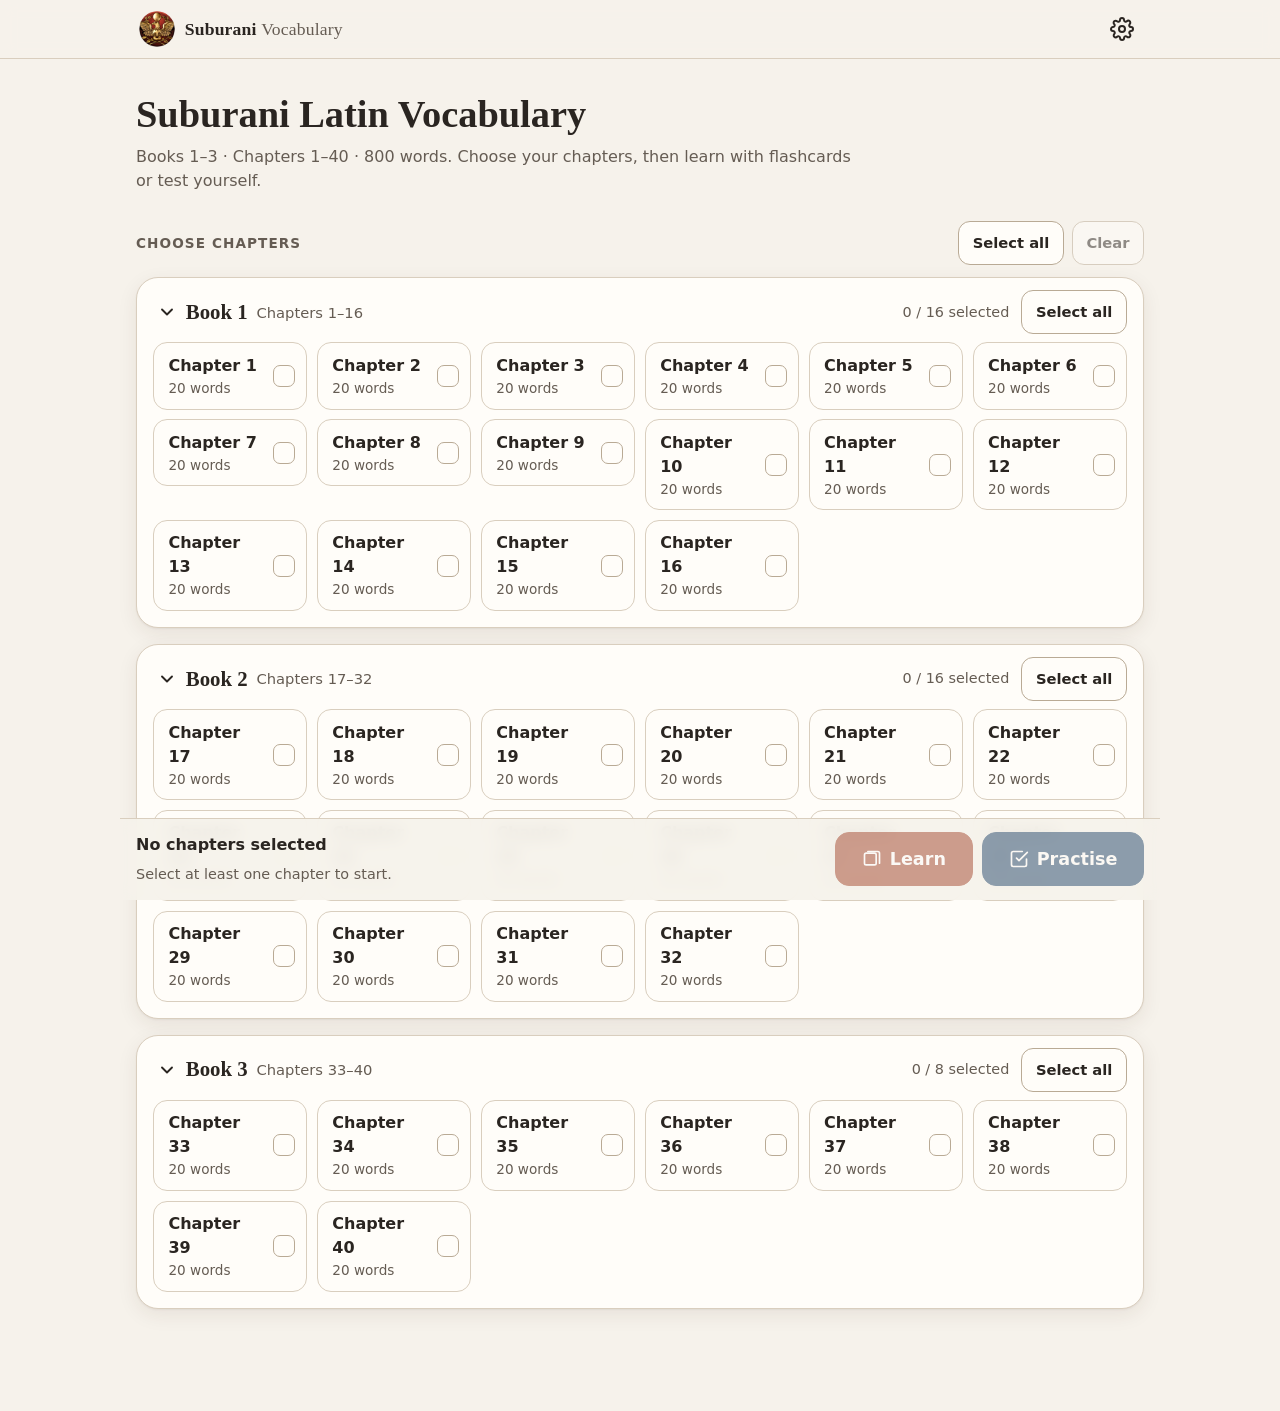
==== commit a3518161: "Add icon" ====
--- a/index.html
+++ b/index.html
@@ -7,6 +7,10 @@
   <meta name="description" content="Offline flashcards and practice for the Latin vocabulary of Suburani Books 1–3 (800 words).">
   <meta name="referrer" content="no-referrer">
   <title>Suburani Latin Vocabulary Trainer</title>
+  <link rel="icon" href="favicon.ico" sizes="any">
+  <link rel="icon" type="image/png" sizes="32x32" href="favicon-32x32.png">
+  <link rel="icon" type="image/png" sizes="16x16" href="favicon-16x16.png">
+  <link rel="apple-touch-icon" sizes="180x180" href="apple-touch-icon.png">
   <link rel="stylesheet" href="css/style.css">
   <script>
     /* Apply the saved theme before first paint to avoid a flash. */
@@ -25,7 +29,7 @@
   <header class="app-header">
     <div class="app-header-inner">
       <button type="button" class="brand" id="brand-btn" title="Home">
-        <span class="brand-mark" aria-hidden="true">S</span>
+        <img class="brand-mark" src="android-chrome-192x192.png" width="36" height="36" alt="" aria-hidden="true">
         <span class="brand-text">Suburani <span class="brand-sub">Vocabulary</span><span class="sr-only"> – home</span></span>
       </button>
       <button type="button" class="icon-btn" id="settings-btn" aria-label="Settings" aria-haspopup="dialog" title="Settings">
--- a/css/style.css
+++ b/css/style.css
@@ -218,10 +218,8 @@
 }
 .brand:hover { background: var(--surface-2); }
 .brand-mark {
-  display: grid; place-items: center;
-  width: 34px; height: 34px; border-radius: 10px;
-  background: var(--accent); color: var(--accent-text);
-  font-family: var(--font-latin); font-weight: 700; font-size: 1.15rem;
+  display: block; flex: none;
+  width: 36px; height: 36px; border-radius: 50%;
 }
 .brand-text { font-family: var(--font-latin); font-weight: 700; font-size: 1.1rem; letter-spacing: .01em; }
 .brand-sub { font-weight: 400; color: var(--muted); }
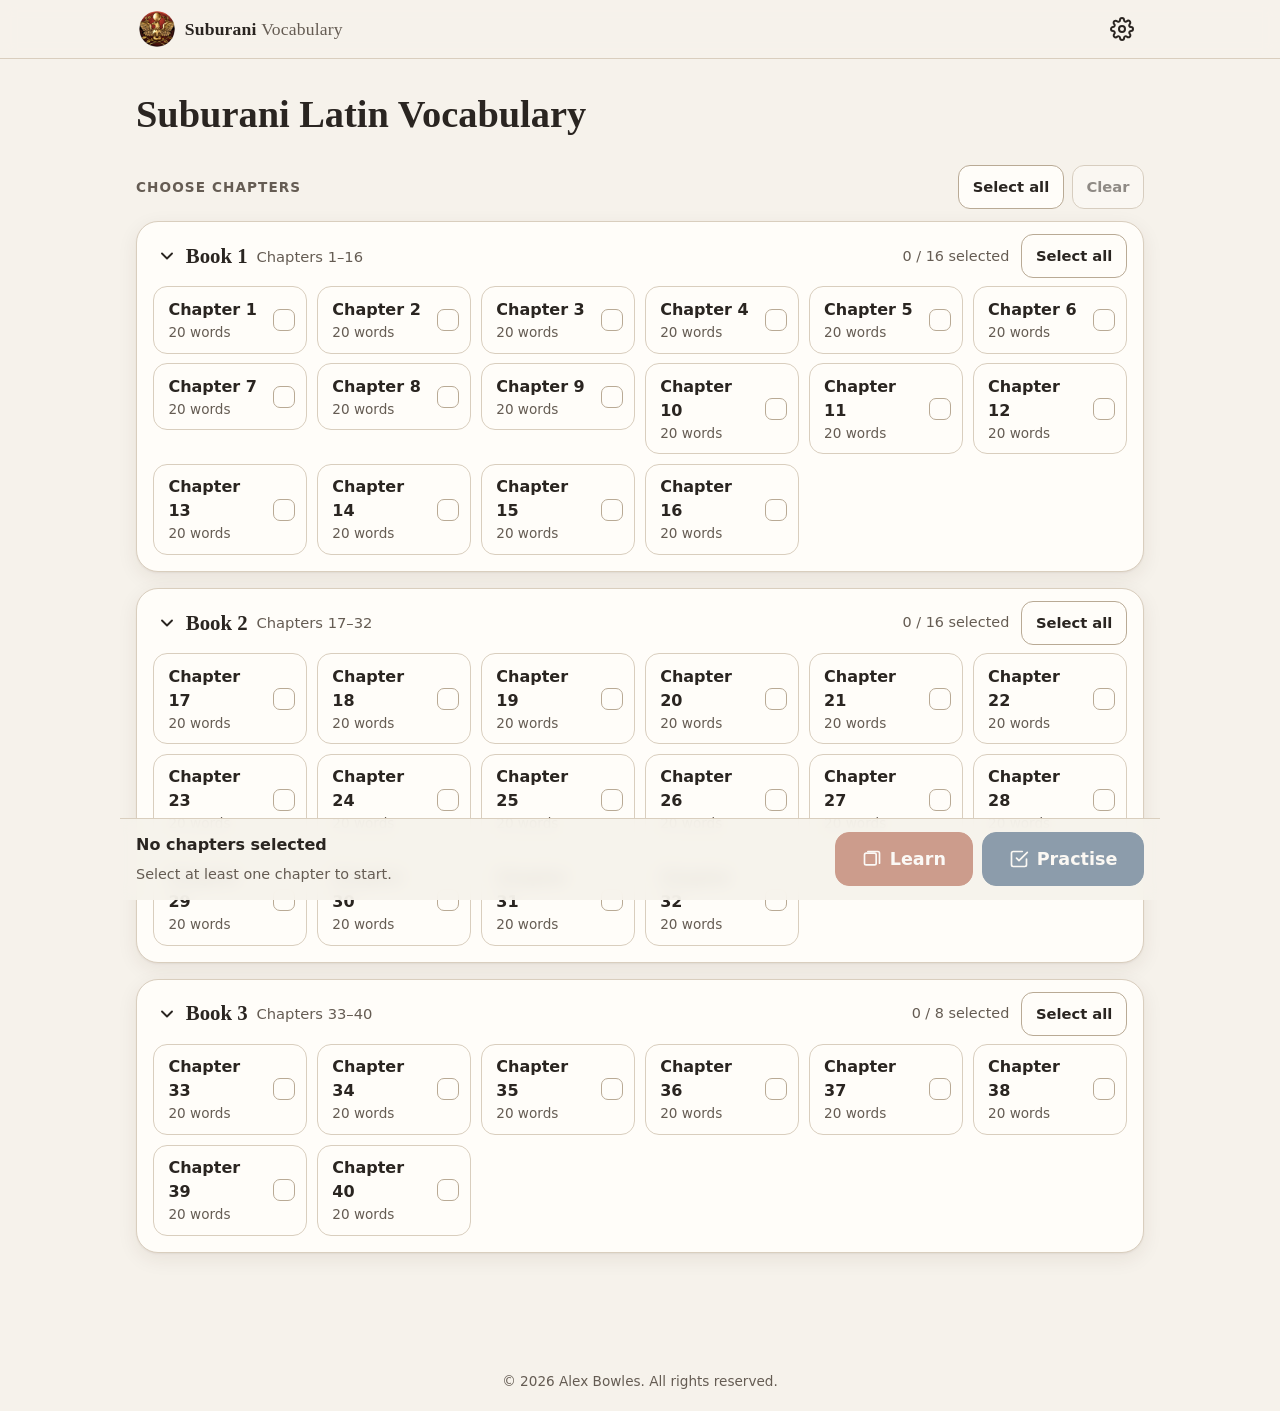
==== commit efd084d2: "Clean" ====
--- a/index.html
+++ b/index.html
@@ -44,7 +44,6 @@
     <section id="screen-home" class="screen" aria-labelledby="home-title">
       <div class="hero">
         <h1 id="home-title" class="screen-title" tabindex="-1">Suburani Latin Vocabulary</h1>
-        <p class="subtitle">Books 1–3 · Chapters 1–40 · 800 words. Choose your chapters, then learn with flashcards or test yourself.</p>
       </div>
 
       <div class="selection-toolbar">
@@ -184,6 +183,10 @@
     </section>
   </main>
 
+  <footer class="app-footer">
+    <p>© 2026 Alex Bowles. All rights reserved.</p>
+  </footer>
+
   <!-- ===================== SETTINGS ===================== -->
   <div class="modal-overlay" id="settings-overlay" hidden>
     <div class="modal" id="settings-dialog" role="dialog" aria-modal="true" aria-labelledby="settings-title">
--- a/css/style.css
+++ b/css/style.css
@@ -228,6 +228,12 @@
 
 main { display: block; max-width: 1040px; margin: 0 auto; padding: 1.25rem 1rem 2rem; }
 main:focus { outline: none; }
+.app-footer {
+  max-width: 1040px; margin: 0 auto;
+  padding: 1rem 1rem calc(1.25rem + env(safe-area-inset-bottom, 0px));
+  text-align: center; color: var(--muted); font-size: .85rem;
+}
+.app-footer p { margin: 0; }
 
 .screen-title { font-family: var(--font-latin); font-size: clamp(1.7rem, 1.2rem + 2vw, 2.4rem); }
 .subtitle { color: var(--muted); margin: .5rem 0 0; max-width: 46rem; }
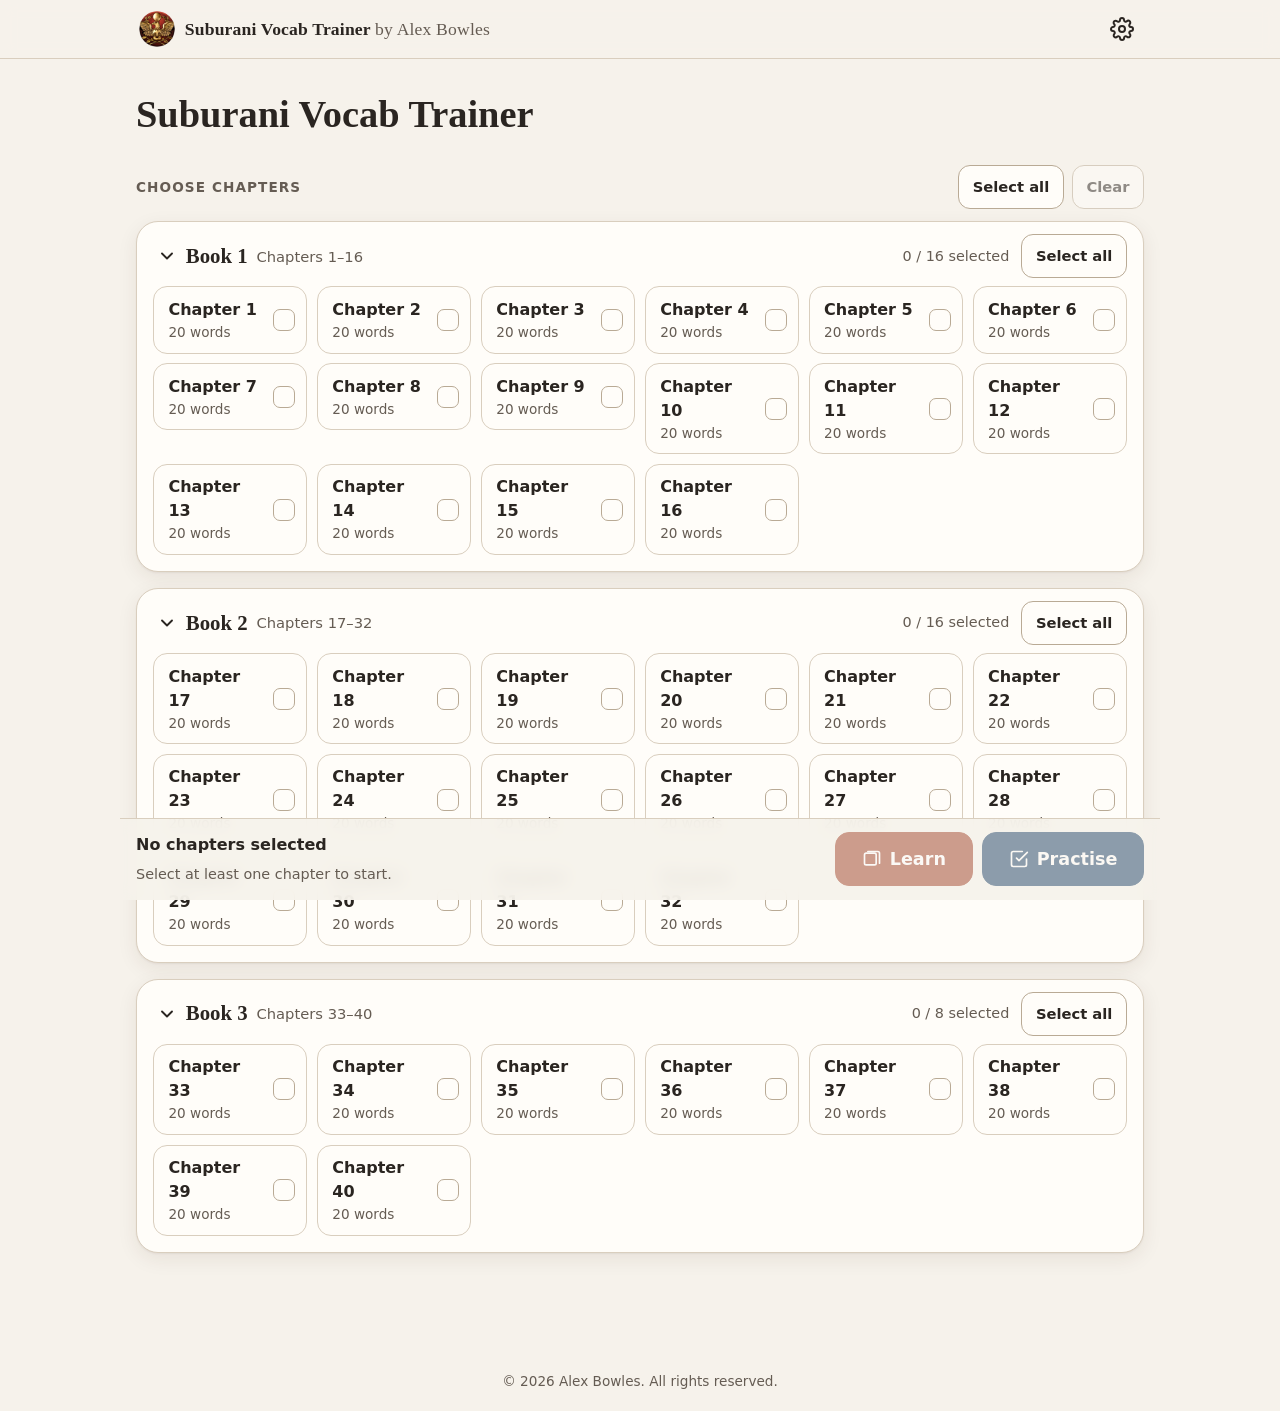
==== commit 820136fa: "Title change" ====
--- a/index.html
+++ b/index.html
@@ -6,7 +6,7 @@
   <meta name="color-scheme" content="light dark">
   <meta name="description" content="Offline flashcards and practice for the Latin vocabulary of Suburani Books 1–3 (800 words).">
   <meta name="referrer" content="no-referrer">
-  <title>Suburani Latin Vocabulary Trainer</title>
+  <title>Suburani Vocab Trainer</title>
   <link rel="icon" href="favicon.ico" sizes="any">
   <link rel="icon" type="image/png" sizes="32x32" href="favicon-32x32.png">
   <link rel="icon" type="image/png" sizes="16x16" href="favicon-16x16.png">
@@ -30,7 +30,7 @@
     <div class="app-header-inner">
       <button type="button" class="brand" id="brand-btn" title="Home">
         <img class="brand-mark" src="android-chrome-192x192.png" width="36" height="36" alt="" aria-hidden="true">
-        <span class="brand-text">Suburani <span class="brand-sub">Vocabulary</span><span class="sr-only"> – home</span></span>
+        <span class="brand-text">Suburani Vocab Trainer <span class="brand-sub">by Alex Bowles</span><span class="sr-only"> – home</span></span>
       </button>
       <button type="button" class="icon-btn" id="settings-btn" aria-label="Settings" aria-haspopup="dialog" title="Settings">
         <svg viewBox="0 0 24 24" width="24" height="24" fill="none" stroke="currentColor" stroke-width="2" stroke-linecap="round" stroke-linejoin="round" aria-hidden="true" focusable="false"><circle cx="12" cy="12" r="3"/><path d="M19.4 15a1.65 1.65 0 0 0 .33 1.82l.06.06a2 2 0 0 1 0 2.83 2 2 0 0 1-2.83 0l-.06-.06a1.65 1.65 0 0 0-1.82-.33 1.65 1.65 0 0 0-1 1.51V21a2 2 0 0 1-2 2 2 2 0 0 1-2-2v-.09A1.65 1.65 0 0 0 9 19.4a1.65 1.65 0 0 0-1.82.33l-.06.06a2 2 0 0 1-2.83 0 2 2 0 0 1 0-2.83l.06-.06a1.65 1.65 0 0 0 .33-1.82 1.65 1.65 0 0 0-1.51-1H3a2 2 0 0 1-2-2 2 2 0 0 1 2-2h.09A1.65 1.65 0 0 0 4.6 9a1.65 1.65 0 0 0-.33-1.82l-.06-.06a2 2 0 0 1 0-2.83 2 2 0 0 1 2.83 0l.06.06a1.65 1.65 0 0 0 1.82.33H9a1.65 1.65 0 0 0 1-1.51V3a2 2 0 0 1 2-2 2 2 0 0 1 2 2v.09a1.65 1.65 0 0 0 1 1.51 1.65 1.65 0 0 0 1.82-.33l.06-.06a2 2 0 0 1 2.83 0 2 2 0 0 1 0 2.83l-.06.06a1.65 1.65 0 0 0-.33 1.82V9a1.65 1.65 0 0 0 1.51 1H21a2 2 0 0 1 2 2 2 2 0 0 1-2 2h-.09a1.65 1.65 0 0 0-1.51 1z"/></svg>
@@ -43,7 +43,7 @@
     <!-- ===================== HOME ===================== -->
     <section id="screen-home" class="screen" aria-labelledby="home-title">
       <div class="hero">
-        <h1 id="home-title" class="screen-title" tabindex="-1">Suburani Latin Vocabulary</h1>
+        <h1 id="home-title" class="screen-title" tabindex="-1">Suburani Vocab Trainer</h1>
       </div>
 
       <div class="selection-toolbar">
--- a/css/style.css
+++ b/css/style.css
@@ -1,5 +1,5 @@
 /* =========================================================================
-   Suburani Vocabulary Trainer – styles
+   Suburani Vocab Trainer – styles
    Palette: warm parchment, terracotta accent, ink-blue focus/secondary.
    ========================================================================= */
 
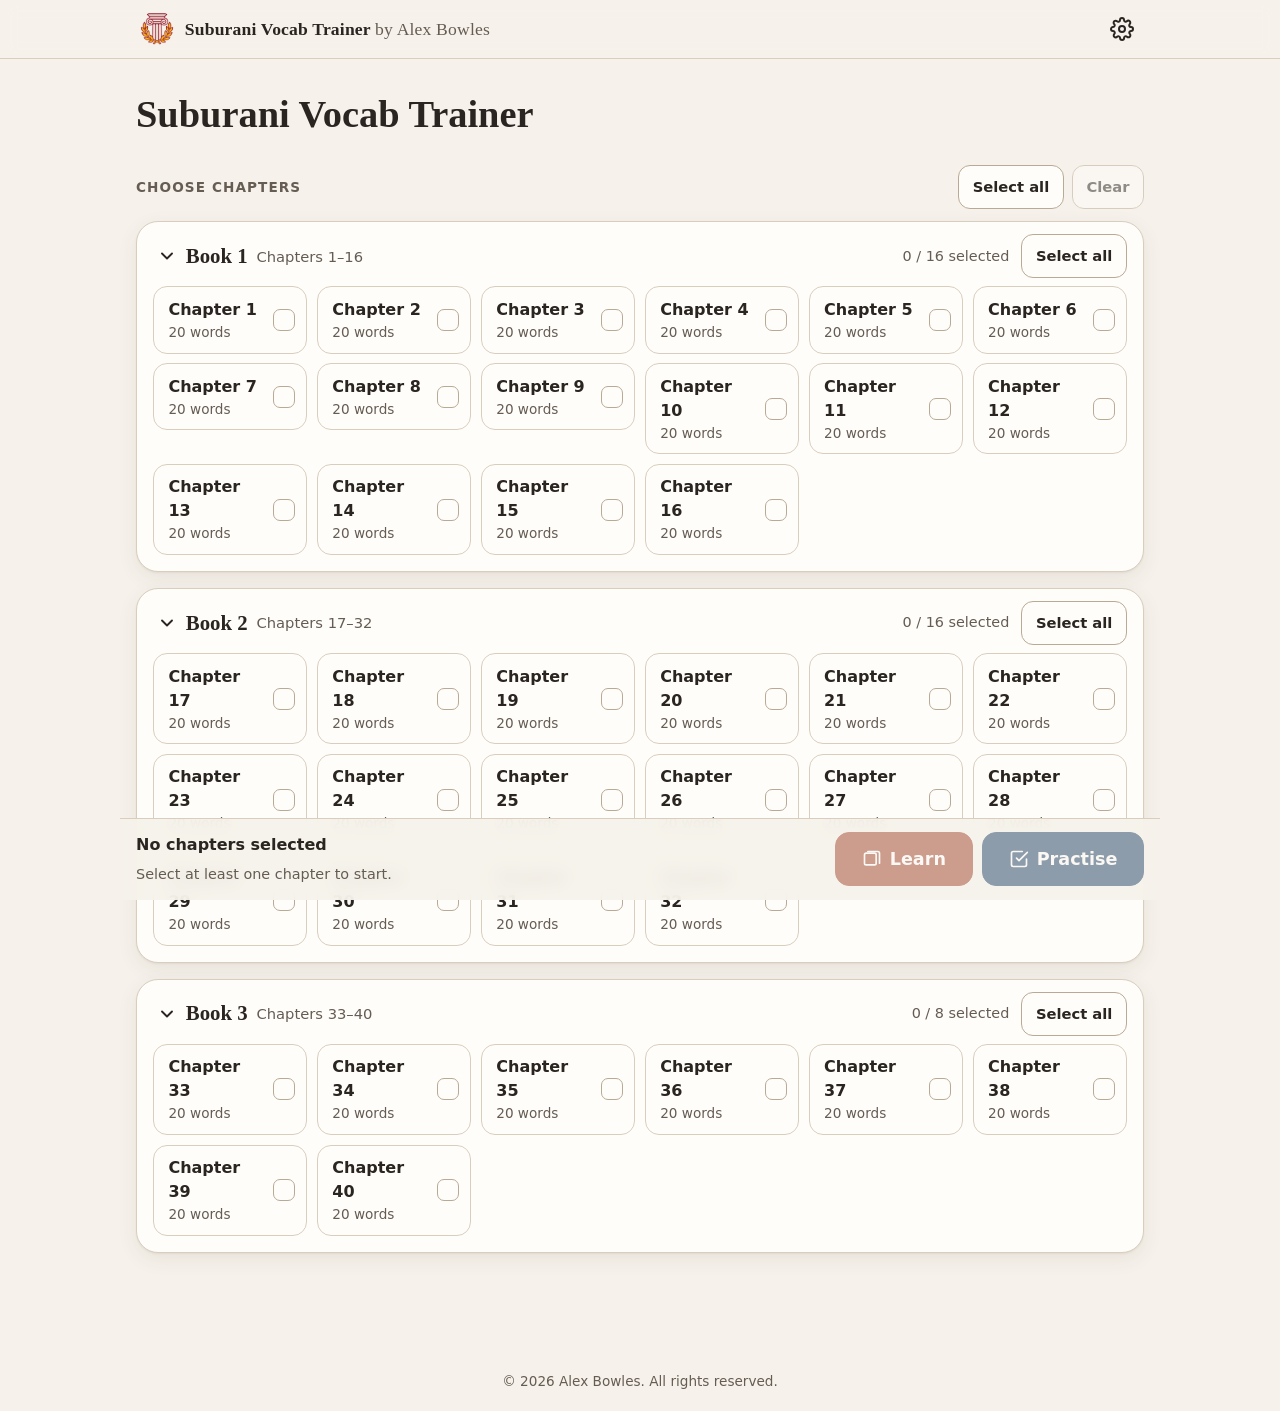
==== commit 728bc3fa: "Testing" ====
--- a/index.html
+++ b/index.html
@@ -1,4 +1,5 @@
 <!doctype html>
+<!-- comment text -->
 <html lang="en">
 <head>
   <meta charset="utf-8">
